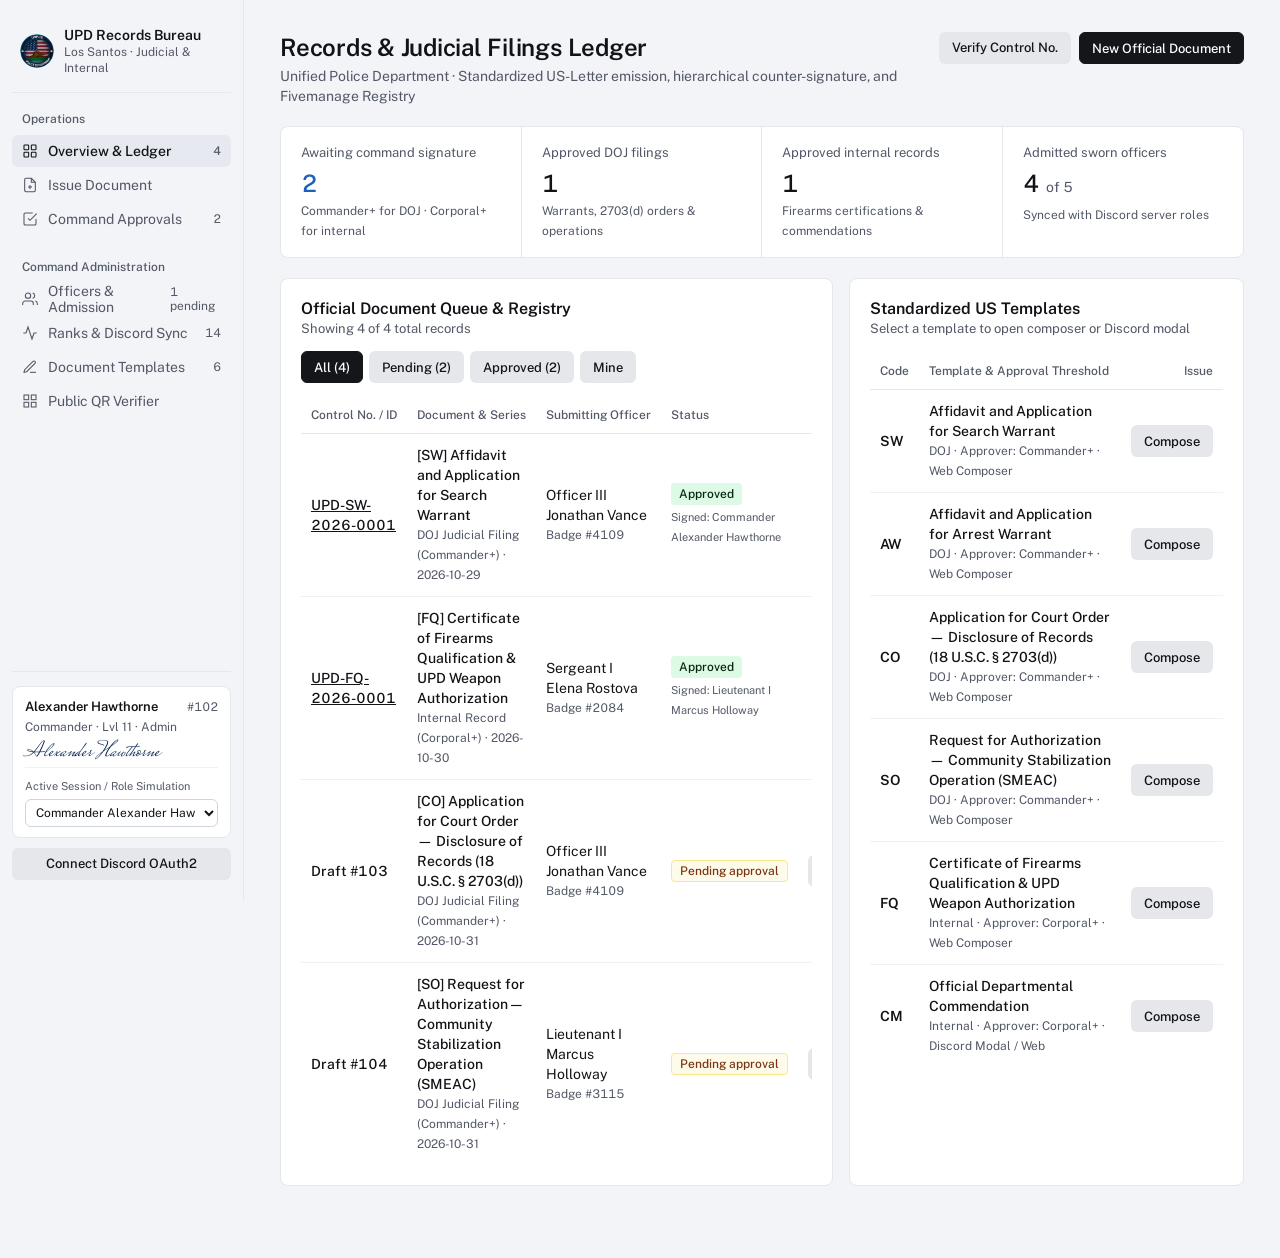
==== index.html @ d9f7cc3a "Initial commit: UPD Web Portal & Public QR Verification" ====
<!DOCTYPE html>
<html lang="en">
<head>
  <meta charset="UTF-8" />
  <meta name="viewport" content="width=device-width, initial-scale=1.0" />
  <title>UPD Records Bureau — Judicial Filings & Command Portal</title>
  <link rel="icon" type="image/png" href="./assets/opacidade2.png" />
  <link rel="stylesheet" href="./style.css" />
  <script src="./config.js"></script>
</head>
<body>
  <header class="mobile-topbar">
    <div style="display:flex;align-items:center;gap:8px;">
      <img src="./assets/opacidade2.png" alt="UPD" style="width:26px;height:26px;border-radius:50%;" />
      <strong style="font-size:14px;">UPD Records Bureau</strong>
    </div>
    <button class="btn btn-secondary" id="mobile-menu-btn" type="button">Menu</button>
  </header>

  <div class="app-shell">
    <nav class="sidebar" id="sidebar-nav" aria-label="Primary Navigation"></nav>
    <main class="canvas" id="main-canvas"></main>
  </div>

  <script type="module" src="./app.js"></script>
</body>
</html>
---- style.css ----
@import url('https://fonts.googleapis.com/css2?family=Mrs+Saint+Delafield&family=Newsreader:ital,opsz,wght@0,6..72,400;0,6..72,600;1,6..72,400&family=Public+Sans:wght@400;500;600;700&display=swap');

:root {
  --ground: #f2f4f7;
  --surface: #ffffff;
  --raised: #f8f9fb;
  --active: #e6e9ef;
  --border: #e5e7eb;
  --rule: #eff1f5;
  --control: #cfd5df;
  --text: #111317;
  --muted: #525866;
  --faint: #646b78;
  --primary: #141619;
  --accent: #1d5fbf;
  --navy: #111e38;
  --gold: #8c6d1f;
  --pen: #0e2954;
  --positive: #1f6f46;
  --pill-positive-bg: #dcfae5;
  --pill-positive-ink: #04250e;
  --negative: #b91c1c;
  --pill-negative-bg: #ffedea;
  --pill-negative-ink: #7f1d1d;
  --pill-warning-bg: #fffbeb;
  --pill-warning-ink: #78350f;
  --pill-warning-border: #fde68a;

  --radius-card: 8px;
  --radius-control: 6px;
  --radius-chip: 4px;
  --font: "Public Sans", -apple-system, BlinkMacSystemFont, "Segoe UI", sans-serif;
  --font-serif: "Newsreader", Georgia, serif;
  --font-sig: "Mrs Saint Delafield", cursive;
}

*, *::before, *::after {
  box-sizing: border-box;
}

html, body {
  margin: 0;
  padding: 0;
  background: var(--ground);
  color: var(--text);
  font-family: var(--font);
  font-size: 14px;
  line-height: 20px;
  -webkit-font-smoothing: antialiased;
  overflow-x: hidden;
}

.num, .mono {
  font-family: var(--font);
  font-variant-numeric: tabular-nums;
}

/* ─── Shell: Open Plane ───────────────────────────────────────────────────── */

.app-shell {
  display: grid;
  grid-template-columns: 244px minmax(0, 1fr);
  min-height: 100dvh;
}

.sidebar {
  background: var(--ground);
  border-right: 1px solid var(--border);
  padding: 20px 12px;
  display: flex;
  flex-direction: column;
  justify-content: space-between;
  position: sticky;
  top: 0;
  height: 100dvh;
}

.brand-switcher {
  display: flex;
  align-items: center;
  gap: 10px;
  padding: 6px 8px 16px;
  border-bottom: 1px solid var(--border);
  margin-bottom: 16px;
}

.brand-crest {
  width: 34px;
  height: 34px;
  border-radius: 50%;
  object-fit: cover;
  flex-shrink: 0;
}

.brand-meta {
  min-width: 0;
}

.brand-title {
  font-size: 14px;
  font-weight: 600;
  color: var(--text);
  line-height: 18px;
  white-space: nowrap;
  overflow: hidden;
  text-overflow: ellipsis;
}

.brand-sub {
  font-size: 12px;
  color: var(--muted);
  line-height: 16px;
}

.nav-group {
  margin-bottom: 22px;
}

.nav-group-label {
  font-size: 12px;
  font-weight: 500;
  color: var(--muted);
  padding: 0 10px 6px;
}

.nav-list {
  list-style: none;
  margin: 0;
  padding: 0;
  display: flex;
  flex-direction: column;
  gap: 2px;
}

.nav-btn {
  width: 100%;
  height: 32px;
  padding: 0 10px;
  border: 0;
  background: transparent;
  border-radius: var(--radius-control);
  color: var(--muted);
  font-family: var(--font);
  font-size: 14px;
  font-weight: 400;
  display: flex;
  align-items: center;
  justify-content: space-between;
  cursor: pointer;
  text-align: left;
}

.nav-btn-left {
  display: flex;
  align-items: center;
  gap: 10px;
  min-width: 0;
}

.nav-btn svg {
  width: 16px;
  height: 16px;
  stroke: currentColor;
  stroke-width: 1.6;
  fill: none;
  flex-shrink: 0;
}

.nav-btn:hover {
  color: var(--text);
  background: rgba(17, 19, 23, 0.04);
}

.nav-btn.active {
  background: var(--active);
  color: var(--text);
  font-weight: 500;
}

.nav-count {
  font-family: var(--font);
  font-size: 12px;
  color: var(--muted);
  font-variant-numeric: tabular-nums;
}

.sidebar-footer {
  border-top: 1px solid var(--border);
  padding-top: 14px;
  display: flex;
  flex-direction: column;
  gap: 10px;
}

.officer-card {
  background: var(--surface);
  border: 1px solid var(--border);
  border-radius: var(--radius-card);
  padding: 10px 12px;
}

.officer-card-top {
  display: flex;
  align-items: center;
  justify-content: space-between;
  gap: 6px;
}

.officer-name {
  font-size: 13px;
  font-weight: 600;
  color: var(--text);
}

.officer-rank {
  font-size: 12px;
  color: var(--muted);
}

.officer-sig-preview {
  font-family: var(--font-sig);
  font-size: 22px;
  line-height: 24px;
  color: var(--pen);
  margin-top: 4px;
  border-bottom: 1px solid var(--rule);
  padding-bottom: 2px;
}

/* ─── Mobile Top Bar ──────────────────────────────────────────────────────── */

.mobile-topbar {
  display: none;
  height: 48px;
  background: var(--ground);
  border-bottom: 1px solid var(--border);
  padding: 0 16px;
  align-items: center;
  justify-content: space-between;
  position: sticky;
  top: 0;
  z-index: 30;
}

/* ─── Canvas & Page Header ────────────────────────────────────────────────── */

.canvas {
  padding: 32px 36px 56px;
  max-width: 1280px;
  width: 100%;
}

.page-header {
  display: flex;
  align-items: flex-start;
  justify-content: space-between;
  gap: 16px;
  margin-bottom: 20px;
}

.page-title {
  margin: 0;
  font-size: 24px;
  font-weight: 600;
  line-height: 30px;
  letter-spacing: -0.01em;
  color: var(--text);
}

.page-sub {
  margin: 4px 0 0;
  font-size: 14px;
  color: var(--muted);
}

.header-actions {
  display: flex;
  align-items: center;
  gap: 8px;
  flex-shrink: 0;
}

/* ─── Buttons & Controls ──────────────────────────────────────────────────── */

.btn {
  height: 32px;
  padding: 0 12px;
  border-radius: var(--radius-control);
  font-family: var(--font);
  font-size: 13px;
  font-weight: 500;
  border: 1px solid var(--control);
  background: var(--surface);
  color: var(--text);
  display: inline-flex;
  align-items: center;
  gap: 6px;
  cursor: pointer;
  text-decoration: none;
  white-space: nowrap;
}

.btn:hover {
  background: var(--raised);
}

.btn-primary {
  background: var(--primary);
  color: #ffffff;
  border-color: var(--primary);
}

.btn-primary:hover {
  background: #262a30;
}

.btn-secondary {
  background: #e5e7eb;
  color: var(--text);
  border-color: transparent;
}

.btn-secondary:hover {
  background: #d8dce3;
}

.btn-danger {
  background: var(--pill-negative-bg);
  color: var(--pill-negative-ink);
  border-color: #f8c6c0;
}

.input, .select, .textarea {
  width: 100%;
  border: 1px solid var(--control);
  border-radius: var(--radius-control);
  background: var(--surface);
  color: var(--text);
  font-family: var(--font);
  font-size: 14px;
  padding: 6px 10px;
}

.input, .select {
  height: 34px;
}

.textarea {
  min-height: 82px;
  resize: vertical;
  line-height: 20px;
}

.input::placeholder, .textarea::placeholder {
  color: var(--faint);
}

.input:focus, .select:focus, .textarea:focus {
  outline: 2px solid var(--text);
  outline-offset: -1px;
}

/* ─── Divided KPI Strip (No Icons, No Sparklines, Honest Counts) ──────────── */

.kpi-strip {
  background: var(--surface);
  border: 1px solid var(--border);
  border-radius: var(--radius-card);
  display: grid;
  grid-template-columns: repeat(4, minmax(0, 1fr));
  margin-bottom: 20px;
}

.kpi-cell {
  padding: 16px 20px;
  border-right: 1px solid var(--border);
}

.kpi-cell:last-child {
  border-right: 0;
}

.kpi-label {
  font-size: 13px;
  color: var(--muted);
  margin-bottom: 6px;
}

.kpi-value {
  font-family: var(--font);
  font-size: 24px;
  font-weight: 500;
  line-height: 28px;
  color: var(--text);
  font-variant-numeric: tabular-nums;
}

.kpi-value.accent-data {
  color: var(--accent);
}

.kpi-caption {
  margin-top: 4px;
  font-size: 12px;
  color: var(--muted);
}

/* ─── Panels & Tables ─────────────────────────────────────────────────────── */

.grid-asymmetric {
  display: grid;
  grid-template-columns: minmax(0, 7fr) minmax(0, 5fr);
  gap: 16px;
  align-items: stretch;
}

.panel {
  background: var(--surface);
  border: 1px solid var(--border);
  border-radius: var(--radius-card);
  padding: 20px;
  margin-bottom: 16px;
  min-width: 0;
}

.panel-header {
  display: flex;
  align-items: center;
  justify-content: space-between;
  flex-wrap: wrap;
  gap: 12px;
  margin-bottom: 14px;
}

.panel-title {
  margin: 0;
  font-size: 16px;
  font-weight: 600;
  color: var(--text);
}

.panel-sub {
  font-size: 13px;
  color: var(--muted);
}

.table-wrap {
  width: 100%;
  overflow-x: auto;
}

.data-table {
  width: 100%;
  border-collapse: collapse;
  font-size: 14px;
}

.data-table th {
  text-align: left;
  font-size: 12px;
  font-weight: 500;
  color: var(--muted);
  padding: 8px 10px;
  border-bottom: 1px solid var(--border);
  white-space: nowrap;
}

.data-table td {
  padding: 11px 10px;
  border-bottom: 1px solid var(--rule);
  color: var(--text);
  vertical-align: middle;
}

.data-table tr:last-child td {
  border-bottom: 0;
}

.data-table th.num, .data-table td.num {
  text-align: right;
  font-family: var(--font);
  font-variant-numeric: tabular-nums;
}

/* ─── Status Pills (4.5:1 Contrast) ───────────────────────────────────────── */

.pill {
  display: inline-flex;
  align-items: center;
  height: 22px;
  padding: 0 8px;
  border-radius: var(--radius-chip);
  font-size: 12px;
  font-weight: 500;
  white-space: nowrap;
}

.pill-approved {
  background: var(--pill-positive-bg);
  color: var(--pill-positive-ink);
}

.pill-pending {
  background: var(--pill-warning-bg);
  color: var(--pill-warning-ink);
  border: 1px solid var(--pill-warning-border);
}

.pill-rejected, .pill-revoked {
  background: var(--pill-negative-bg);
  color: var(--pill-negative-ink);
}

.pill-neutral {
  background: var(--active);
  color: var(--text);
}

/* ─── Signature Element: Split Composer + Live US-Letter Sheet ────────────── */

.composer-layout {
  display: grid;
  grid-template-columns: minmax(340px, 5fr) minmax(420px, 7fr);
  gap: 20px;
  align-items: start;
}

.field-group {
  margin-bottom: 14px;
}

.field-label {
  display: flex;
  justify-content: space-between;
  font-size: 13px;
  font-weight: 500;
  color: var(--text);
  margin-bottom: 6px;
}

.field-hint {
  font-size: 12px;
  color: var(--muted);
  font-weight: 400;
}

.sheet-stage {
  background: #e5e8ef;
  border: 1px solid var(--border);
  border-radius: var(--radius-card);
  padding: 20px;
  position: sticky;
  top: 20px;
}

.sheet-toolbar {
  display: flex;
  align-items: center;
  justify-content: space-between;
  margin-bottom: 12px;
  font-size: 12px;
  color: var(--muted);
}

/* Faithful US-Letter Official Sheet Live Replica */
.us-letter-sheet {
  background: #fcfbf7;
  color: #141619;
  border: 2px solid var(--navy);
  padding: 4px;
  position: relative;
  overflow: hidden;
  font-family: var(--font-serif);
}

.us-letter-inner {
  border: 1px solid var(--gold);
  padding: 22px 24px 18px;
  position: relative;
  min-height: 690px;
  display: flex;
  flex-direction: column;
  justify-content: space-between;
}

.sheet-watermark {
  position: absolute;
  top: 50%;
  left: 50%;
  width: 280px;
  height: 280px;
  transform: translate(-50%, -50%);
  opacity: 0.075;
  pointer-events: none;
  z-index: 0;
}

.sheet-draft-stamp {
  position: absolute;
  top: 46%;
  left: 50%;
  transform: translate(-50%, -50%) rotate(-32deg);
  font-family: var(--font);
  font-size: 28px;
  font-weight: 700;
  color: rgba(158, 27, 27, 0.13);
  white-space: nowrap;
  pointer-events: none;
  z-index: 1;
  letter-spacing: 0.04em;
}

.sheet-content {
  position: relative;
  z-index: 2;
}

.sheet-masthead {
  display: flex;
  align-items: center;
  justify-content: space-between;
  gap: 12px;
  padding-bottom: 8px;
  border-bottom: 2px solid var(--navy);
  margin-bottom: 2px;
}

.sheet-masthead-left {
  display: flex;
  align-items: center;
  gap: 10px;
}

.sheet-masthead-left img {
  width: 44px;
  height: 44px;
  object-fit: contain;
}

.sheet-dept-title {
  font-family: var(--font);
  font-size: 13px;
  font-weight: 700;
  color: var(--navy);
  line-height: 16px;
}

.sheet-dept-sub {
  font-family: var(--font);
  font-size: 10px;
  font-weight: 700;
  color: var(--gold);
  line-height: 13px;
}

.sheet-dept-juris {
  font-size: 11px;
  color: var(--muted);
}

.sheet-masthead-right {
  text-align: right;
  font-family: var(--font);
  font-size: 10px;
  line-height: 13px;
  color: var(--muted);
}

.sheet-masthead-right strong {
  color: var(--navy);
}

.sheet-gold-rule {
  height: 1px;
  background: var(--gold);
  margin-bottom: 8px;
}

.sheet-caption-box {
  background: #f3f0e6;
  border: 1px solid var(--navy);
  text-align: center;
  padding: 6px 10px;
  margin-bottom: 10px;
}

.sheet-court-line {
  font-weight: 700;
  font-size: 11px;
  color: var(--navy);
  border-bottom: 1px solid #d5d8e0;
  padding-bottom: 4px;
  margin-bottom: 4px;
  white-space: pre-line;
}

.sheet-doc-title {
  font-family: var(--font);
  font-weight: 700;
  font-size: 12.5px;
  color: var(--navy);
  white-space: pre-line;
}

.sheet-body-text {
  font-size: 12px;
  line-height: 16.5px;
  text-align: justify;
  color: #141619;
  white-space: pre-line;
}

.sheet-sig-box {
  position: relative;
  z-index: 2;
  margin-top: 16px;
  background: #faf8f1;
  border: 1px solid #cfd5df;
  padding: 10px 12px;
  display: grid;
  grid-template-columns: 1fr 110px 1fr;
  align-items: end;
  gap: 8px;
  text-align: center;
}

.sheet-sig-role {
  font-family: var(--font);
  font-size: 9px;
  font-weight: 700;
  color: var(--muted);
}

.sheet-sig-cursive {
  font-family: var(--font-sig);
  font-size: 26px;
  line-height: 28px;
  color: var(--pen);
  min-height: 28px;
}

.sheet-sig-line {
  border-top: 1px solid var(--navy);
  margin: 2px auto 3px;
  width: 88%;
}

.sheet-sig-name {
  font-family: var(--font);
  font-size: 10px;
  font-weight: 700;
  color: var(--navy);
}

.sheet-sig-meta {
  font-size: 10px;
  color: #141619;
}

.sheet-seal-col img {
  width: 74px;
  height: 74px;
  object-fit: contain;
  display: block;
  margin: 0 auto 2px;
}

.sheet-seal-caption {
  font-family: var(--font);
  font-size: 8px;
  font-weight: 700;
  color: var(--gold);
}

.sheet-footer-bar {
  position: relative;
  z-index: 2;
  border-top: 1px solid var(--navy);
  margin-top: 10px;
  padding-top: 6px;
  display: flex;
  justify-content: space-between;
  align-items: center;
  font-family: var(--font);
  font-size: 9.5px;
  color: var(--muted);
}

/* ─── Notice Banner ───────────────────────────────────────────────────────── */

.notice-bar {
  background: var(--pill-warning-bg);
  border: 1px solid var(--pill-warning-border);
  color: var(--pill-warning-ink);
  border-radius: var(--radius-control);
  padding: 8px 12px;
  font-size: 13px;
  margin-bottom: 16px;
  display: flex;
  align-items: center;
  justify-content: space-between;
  gap: 12px;
}

/* ─── Responsive Breakpoints ──────────────────────────────────────────────── */

@media (max-width: 1080px) {
  .composer-layout, .grid-asymmetric {
    grid-template-columns: 1fr;
  }
  .sheet-stage {
    position: static;
  }
}

@media (max-width: 768px) {
  .app-shell {
    grid-template-columns: 1fr;
  }
  .mobile-topbar {
    display: flex;
  }
  .sidebar {
    display: none;
    position: fixed;
    inset: 48px 0 0 0;
    width: 100%;
    height: calc(100dvh - 48px);
    z-index: 40;
    background: var(--ground);
  }
  .sidebar.open {
    display: flex;
  }
  .canvas {
    padding: 20px 16px 40px;
  }
  .kpi-strip {
    grid-template-columns: repeat(2, minmax(0, 1fr));
  }
  .kpi-cell:nth-child(2) {
    border-right: 0;
  }
  .kpi-cell:nth-child(1), .kpi-cell:nth-child(2) {
    border-bottom: 1px solid var(--border);
  }
  .page-header {
    flex-direction: column;
    align-items: flex-start;
  }
  .page-title {
    font-size: 20px;
    line-height: 26px;
  }
  .header-actions {
    flex-wrap: wrap;
  }
  .sheet-sig-box {
    grid-template-columns: 1fr;
  }
}
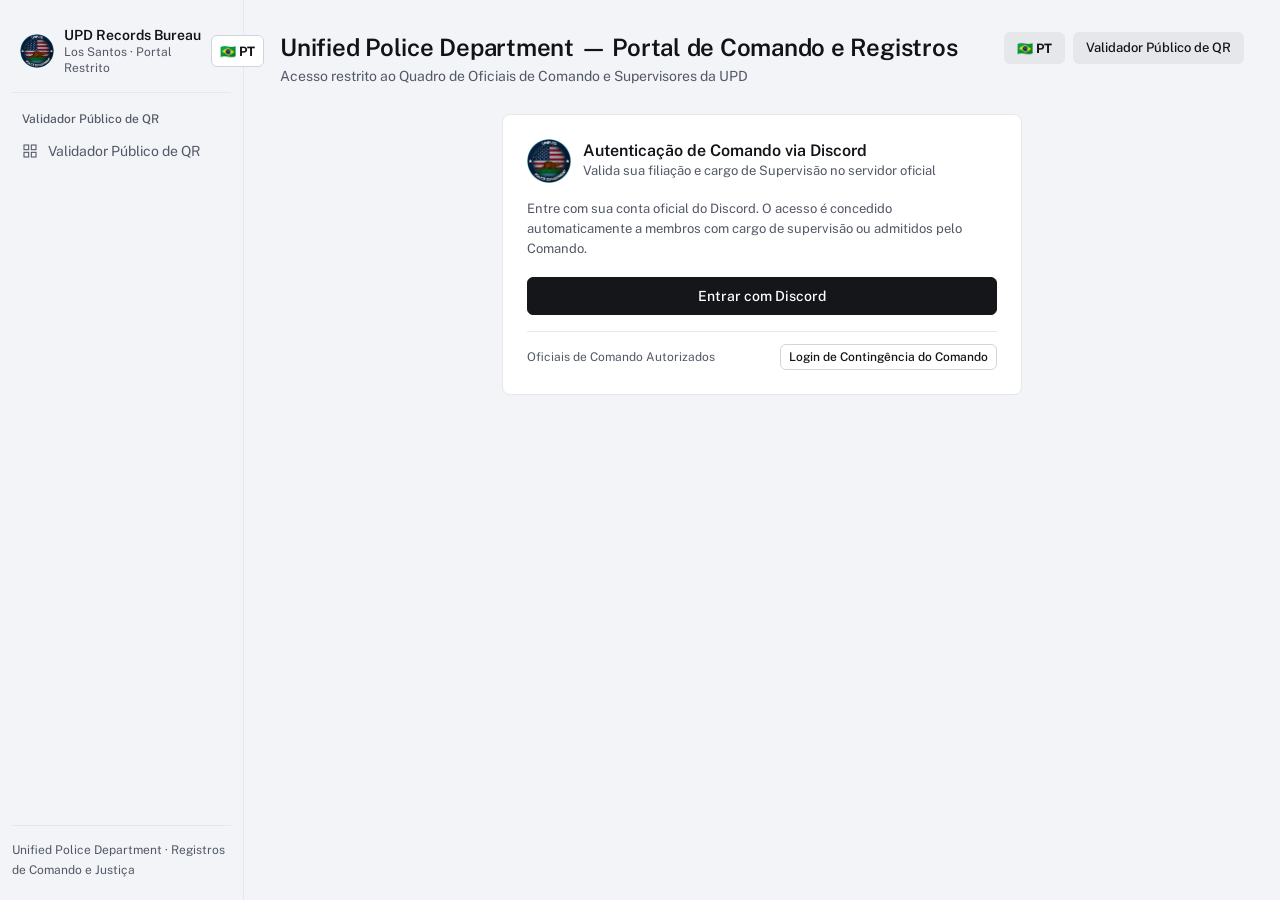
==== commit 9220ed9a: "Add full Portuguese and English bilingual toggle and bilingual document emission" ====
--- a/index.html
+++ b/index.html
@@ -14,7 +14,10 @@
       <img src="./assets/opacidade2.png" alt="UPD" style="width:26px;height:26px;border-radius:50%;" />
       <strong style="font-size:14px;">UPD Records Bureau</strong>
     </div>
-    <button class="btn btn-secondary" id="mobile-menu-btn" type="button">Menu</button>
+    <div style="display:flex;align-items:center;gap:8px;">
+      <button class="btn btn-secondary btn-lang-toggle" type="button" style="padding:4px 8px;font-size:12px;font-weight:700;">🇧🇷 PT</button>
+      <button class="btn btn-secondary" id="mobile-menu-btn" type="button">Menu</button>
+    </div>
   </header>
 
   <div class="app-shell">
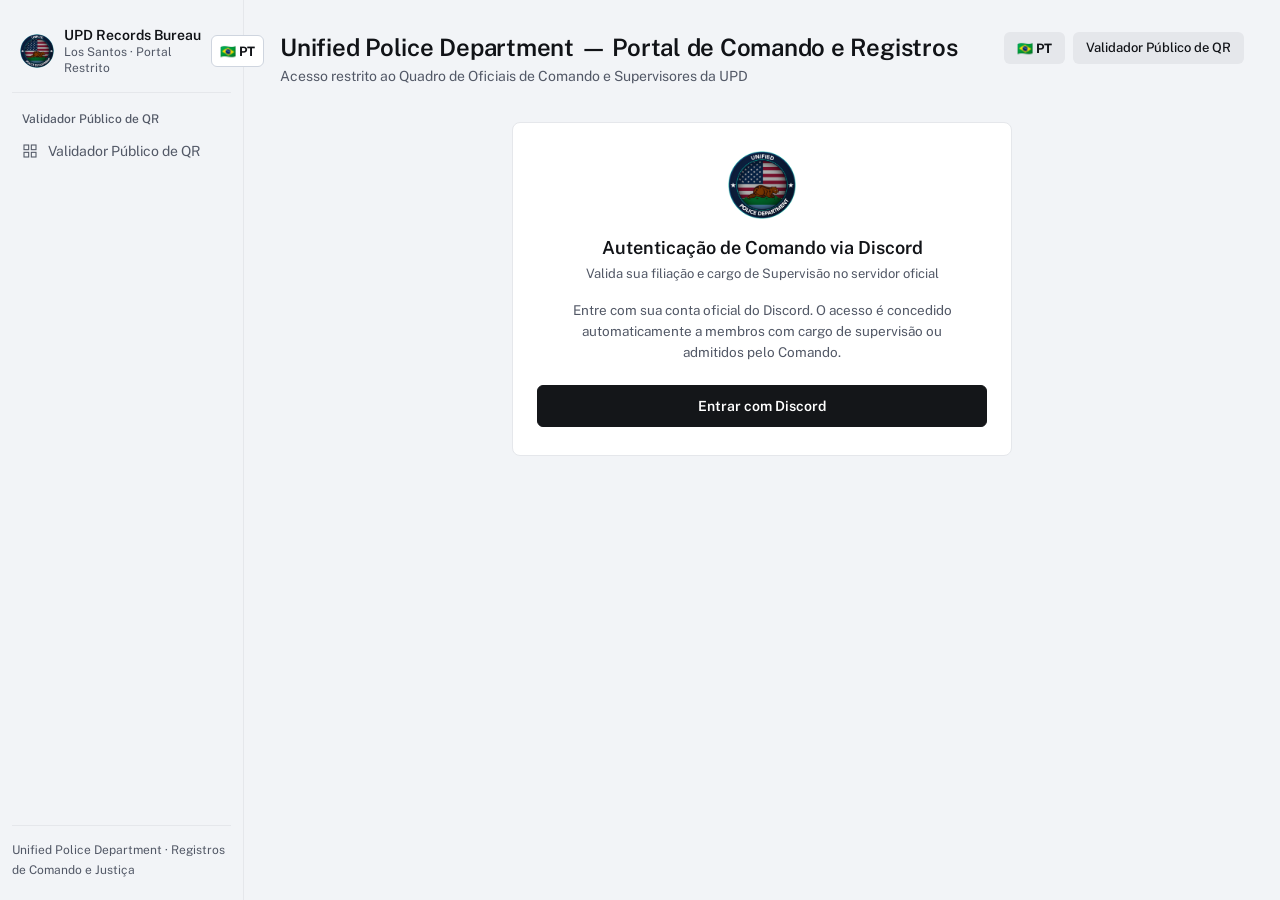
==== commit 24d49f7d: "chore: add cache-busting v=4 to ES module imports so browsers load updated counter-sign code immedia" ====
--- a/index.html
+++ b/index.html
@@ -5,8 +5,8 @@
   <meta name="viewport" content="width=device-width, initial-scale=1.0" />
   <title>UPD Records Bureau — Judicial Filings & Command Portal</title>
   <link rel="icon" type="image/png" href="./assets/opacidade2.png" />
-  <link rel="stylesheet" href="./style.css" />
-  <script src="./config.js"></script>
+  <link rel="stylesheet" href="./style.css?v=4" />
+  <script src="./config.js?v=4"></script>
 </head>
 <body>
   <header class="mobile-topbar">
@@ -25,6 +25,6 @@
     <main class="canvas" id="main-canvas"></main>
   </div>
 
-  <script type="module" src="./app.js"></script>
+  <script type="module" src="./app.js?v=4"></script>
 </body>
 </html>
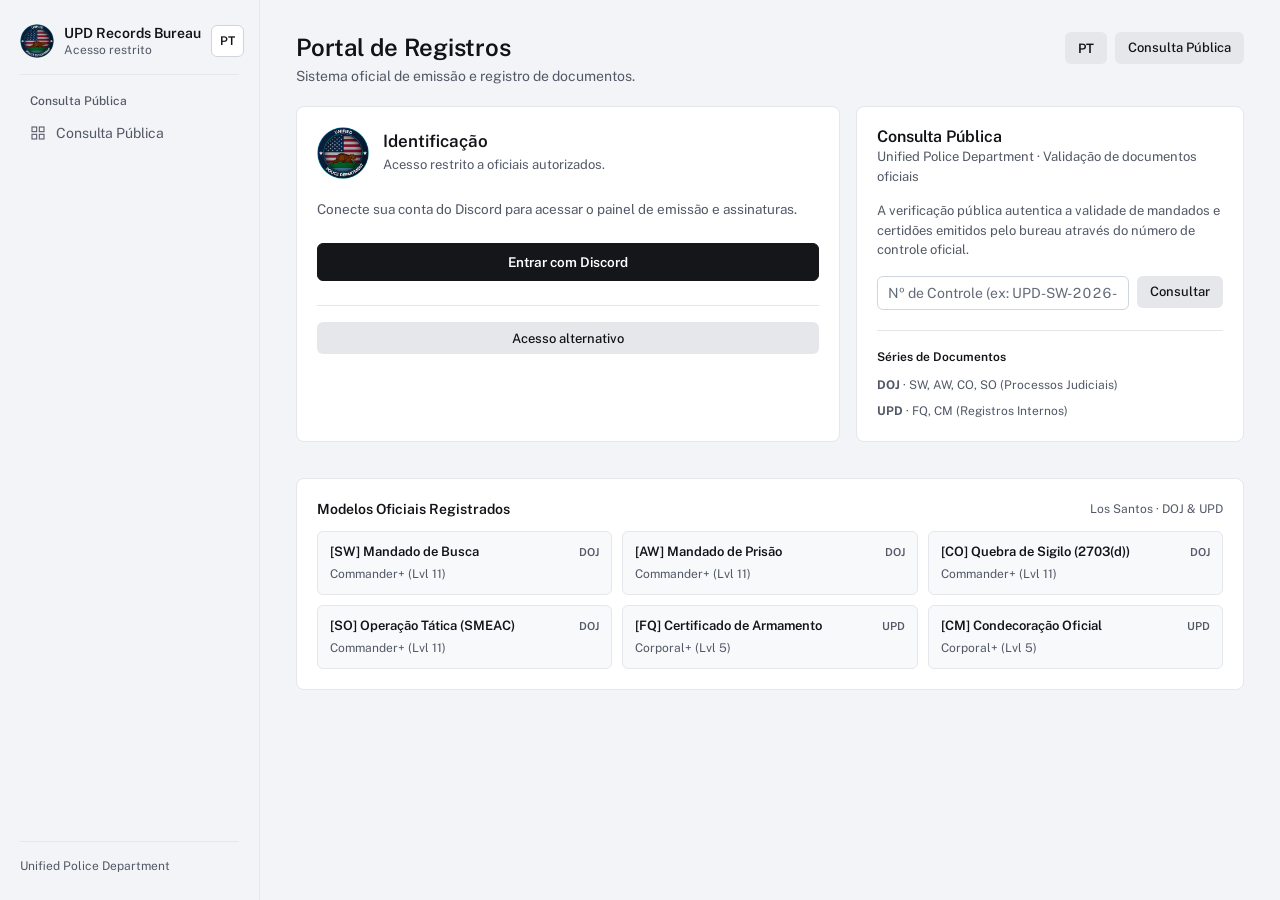
==== commit 7927ce56: "style(design): clean professional typography, zero-emoji UI and anti-slop copy overhaul" ====
--- a/index.html
+++ b/index.html
@@ -3,10 +3,10 @@
 <head>
   <meta charset="UTF-8" />
   <meta name="viewport" content="width=device-width, initial-scale=1.0" />
-  <title>UPD Records Bureau — Judicial Filings & Command Portal</title>
+  <title>UPD Records Bureau · Official Records Portal</title>
   <link rel="icon" type="image/png" href="./assets/opacidade2.png" />
-  <link rel="stylesheet" href="./style.css?v=4" />
-  <script src="./config.js?v=4"></script>
+  <link rel="stylesheet" href="./style.css?v=8" />
+  <script src="./config.js?v=8"></script>
 </head>
 <body>
   <header class="mobile-topbar">
@@ -15,7 +15,6 @@
       <strong style="font-size:14px;">UPD Records Bureau</strong>
     </div>
     <div style="display:flex;align-items:center;gap:8px;">
-      <button class="btn btn-secondary btn-lang-toggle" type="button" style="padding:4px 8px;font-size:12px;font-weight:700;">🇧🇷 PT</button>
       <button class="btn btn-secondary" id="mobile-menu-btn" type="button">Menu</button>
     </div>
   </header>
@@ -25,6 +24,6 @@
     <main class="canvas" id="main-canvas"></main>
   </div>
 
-  <script type="module" src="./app.js?v=4"></script>
+  <script type="module" src="./app.js?v=8"></script>
 </body>
 </html>
--- a/style.css
+++ b/style.css
@@ -1,4 +1,6 @@
 @import url('https://fonts.googleapis.com/css2?family=Mrs+Saint+Delafield&family=Newsreader:ital,opsz,wght@0,6..72,400;0,6..72,600;1,6..72,400&family=Public+Sans:wght@400;500;600;700&display=swap');
+/* Flag-only subset of Noto Color Emoji: Windows has no native flag emoji */
+@import url('https://fonts.googleapis.com/css2?family=Noto+Color+Emoji&text=%F0%9F%87%A7%F0%9F%87%B7%F0%9F%87%BA%F0%9F%87%B8&display=swap');
 
 :root {
   --ground: #f2f4f7;
@@ -47,7 +49,8 @@
   font-size: 14px;
   line-height: 20px;
   -webkit-font-smoothing: antialiased;
-  overflow-x: hidden;
+  /* clip (not hidden): hidden turns body into a scroll container and breaks the sticky sidebar */
+  overflow-x: clip;
 }
 
 .num, .mono {
@@ -59,27 +62,29 @@
 
 .app-shell {
   display: grid;
-  grid-template-columns: 244px minmax(0, 1fr);
+  grid-template-columns: 260px minmax(0, 1fr);
   min-height: 100dvh;
 }
 
 .sidebar {
   background: var(--ground);
   border-right: 1px solid var(--border);
-  padding: 20px 12px;
+  padding: 24px 20px;
   display: flex;
   flex-direction: column;
   justify-content: space-between;
   position: sticky;
   top: 0;
+  align-self: start;
   height: 100dvh;
+  overflow-y: auto;
 }
 
 .brand-switcher {
   display: flex;
   align-items: center;
   gap: 10px;
-  padding: 6px 8px 16px;
+  padding: 0 0 16px;
   border-bottom: 1px solid var(--border);
   margin-bottom: 16px;
 }
@@ -227,6 +232,13 @@
   padding-bottom: 2px;
 }
 
+
+.lang-switch .flag {
+  font-family: "Noto Color Emoji", "Apple Color Emoji", "Segoe UI Emoji", sans-serif;
+  font-size: 18px;
+  line-height: 1;
+}
+
 /* ─── Mobile Top Bar ──────────────────────────────────────────────────────── */
 
 .mobile-topbar {
@@ -564,9 +576,9 @@
 
 /* Faithful US-Letter Official Sheet Live Replica */
 .us-letter-sheet {
-  background: #fcfbf7;
+  background: #ffffff;
   color: #141619;
-  border: 2px solid var(--navy);
+  border: 1px solid var(--border);
   padding: 4px;
   position: relative;
   overflow: hidden;
@@ -574,7 +586,7 @@
 }
 
 .us-letter-inner {
-  border: 1px solid var(--gold);
+  border: 1px solid var(--border);
   padding: 22px 24px 18px;
   position: relative;
   min-height: 690px;
@@ -601,12 +613,12 @@
   left: 50%;
   transform: translate(-50%, -50%) rotate(-32deg);
   font-family: var(--font);
-  font-size: 28px;
+  font-size: 22px;
   font-weight: 700;
-  color: rgba(158, 27, 27, 0.13);
+  color: rgba(158, 27, 27, 0.16);
   white-space: nowrap;
   pointer-events: none;
-  z-index: 1;
+  z-index: 5;
   letter-spacing: 0.04em;
 }
 
@@ -639,30 +651,30 @@
 
 .sheet-dept-title {
   font-family: var(--font);
-  font-size: 13px;
+  font-size: 14px;
   font-weight: 700;
   color: var(--navy);
-  line-height: 16px;
+  line-height: 18px;
 }
 
 .sheet-dept-sub {
   font-family: var(--font);
-  font-size: 10px;
-  font-weight: 700;
-  color: var(--gold);
-  line-height: 13px;
+  font-size: 12px;
+  font-weight: 600;
+  color: var(--navy);
+  line-height: 15px;
 }
 
 .sheet-dept-juris {
-  font-size: 11px;
+  font-size: 12px;
   color: var(--muted);
 }
 
 .sheet-masthead-right {
   text-align: right;
   font-family: var(--font);
-  font-size: 10px;
-  line-height: 13px;
+  font-size: 12px;
+  line-height: 16px;
   color: var(--muted);
 }
 
@@ -672,23 +684,23 @@
 
 .sheet-gold-rule {
   height: 1px;
-  background: var(--gold);
+  background: var(--border);
   margin-bottom: 8px;
 }
 
 .sheet-caption-box {
-  background: #f3f0e6;
-  border: 1px solid var(--navy);
+  background: var(--raised);
+  border: 1px solid var(--border);
   text-align: center;
-  padding: 6px 10px;
+  padding: 8px 12px;
   margin-bottom: 10px;
 }
 
 .sheet-court-line {
   font-weight: 700;
-  font-size: 11px;
+  font-size: 12px;
   color: var(--navy);
-  border-bottom: 1px solid #d5d8e0;
+  border-bottom: 1px solid var(--border);
   padding-bottom: 4px;
   margin-bottom: 4px;
   white-space: pre-line;
@@ -697,14 +709,14 @@
 .sheet-doc-title {
   font-family: var(--font);
   font-weight: 700;
-  font-size: 12.5px;
+  font-size: 13.5px;
   color: var(--navy);
   white-space: pre-line;
 }
 
 .sheet-body-text {
-  font-size: 12px;
-  line-height: 16.5px;
+  font-size: 13px;
+  line-height: 18px;
   text-align: justify;
   color: #141619;
   white-space: pre-line;
@@ -714,8 +726,8 @@
   position: relative;
   z-index: 2;
   margin-top: 16px;
-  background: #faf8f1;
-  border: 1px solid #cfd5df;
+  background: var(--raised);
+  border: 1px solid var(--border);
   padding: 10px 12px;
   display: grid;
   grid-template-columns: 1fr 110px 1fr;
@@ -726,7 +738,7 @@
 
 .sheet-sig-role {
   font-family: var(--font);
-  font-size: 9px;
+  font-size: 12px;
   font-weight: 700;
   color: var(--muted);
 }
@@ -747,13 +759,13 @@
 
 .sheet-sig-name {
   font-family: var(--font);
-  font-size: 10px;
+  font-size: 12.5px;
   font-weight: 700;
   color: var(--navy);
 }
 
 .sheet-sig-meta {
-  font-size: 10px;
+  font-size: 12px;
   color: #141619;
 }
 
@@ -767,22 +779,22 @@
 
 .sheet-seal-caption {
   font-family: var(--font);
-  font-size: 8px;
-  font-weight: 700;
-  color: var(--gold);
+  font-size: 12px;
+  font-weight: 600;
+  color: var(--navy);
 }
 
 .sheet-footer-bar {
   position: relative;
   z-index: 2;
-  border-top: 1px solid var(--navy);
+  border-top: 1px solid var(--border);
   margin-top: 10px;
   padding-top: 6px;
   display: flex;
   justify-content: space-between;
   align-items: center;
   font-family: var(--font);
-  font-size: 9.5px;
+  font-size: 12px;
   color: var(--muted);
 }
 
@@ -823,6 +835,7 @@
   .sidebar {
     display: none;
     position: fixed;
+    padding: 20px;
     inset: 48px 0 0 0;
     width: 100%;
     height: calc(100dvh - 48px);
@@ -833,7 +846,12 @@
     display: flex;
   }
   .canvas {
-    padding: 20px 16px 40px;
+    padding: 20px 24px 40px;
+    max-width: 100%;
+    box-sizing: border-box;
+  }
+  .panel {
+    padding: 16px;
   }
   .kpi-strip {
     grid-template-columns: repeat(2, minmax(0, 1fr));
@@ -859,3 +877,69 @@
     grid-template-columns: 1fr;
   }
 }
+
+/* ─── Print / Save-as-PDF Styles (Isolate Official US-Letter Sheet Only) ──── */
+
+@media print {
+  @page {
+    size: letter portrait;
+    margin: 6mm;
+  }
+
+  *, *::before, *::after {
+    -webkit-print-color-adjust: exact !important;
+    print-color-adjust: exact !important;
+  }
+
+  html, body {
+    background: #ffffff !important;
+    margin: 0 !important;
+    padding: 0 !important;
+  }
+
+  .mobile-topbar,
+  .lang-switch,
+  .sidebar,
+  .page-header,
+  .kpi-strip,
+  .grid-asymmetric,
+  .no-print,
+  .fvm-link-bar,
+  .sheet-toolbar,
+  .composer-layout > section.panel {
+    display: none !important;
+  }
+
+  .app-shell {
+    display: block !important;
+    min-height: 0 !important;
+  }
+
+  .canvas {
+    padding: 0 !important;
+    margin: 0 auto !important;
+    max-width: 100% !important;
+  }
+
+  #inspect-drawer,
+  .inspect-sheet-panel,
+  .printable-sheet-wrap,
+  .composer-layout,
+  .sheet-stage {
+    display: block !important;
+    border: 0 !important;
+    background: transparent !important;
+    padding: 0 !important;
+    margin: 0 auto !important;
+    max-width: 100% !important;
+    box-shadow: none !important; /* taste-skill-ignore */
+  }
+
+  .us-letter-sheet {
+    width: 100% !important;
+    max-width: 780px !important;
+    margin: 0 auto !important;
+    page-break-inside: avoid !important;
+    break-inside: avoid !important;
+  }
+}
